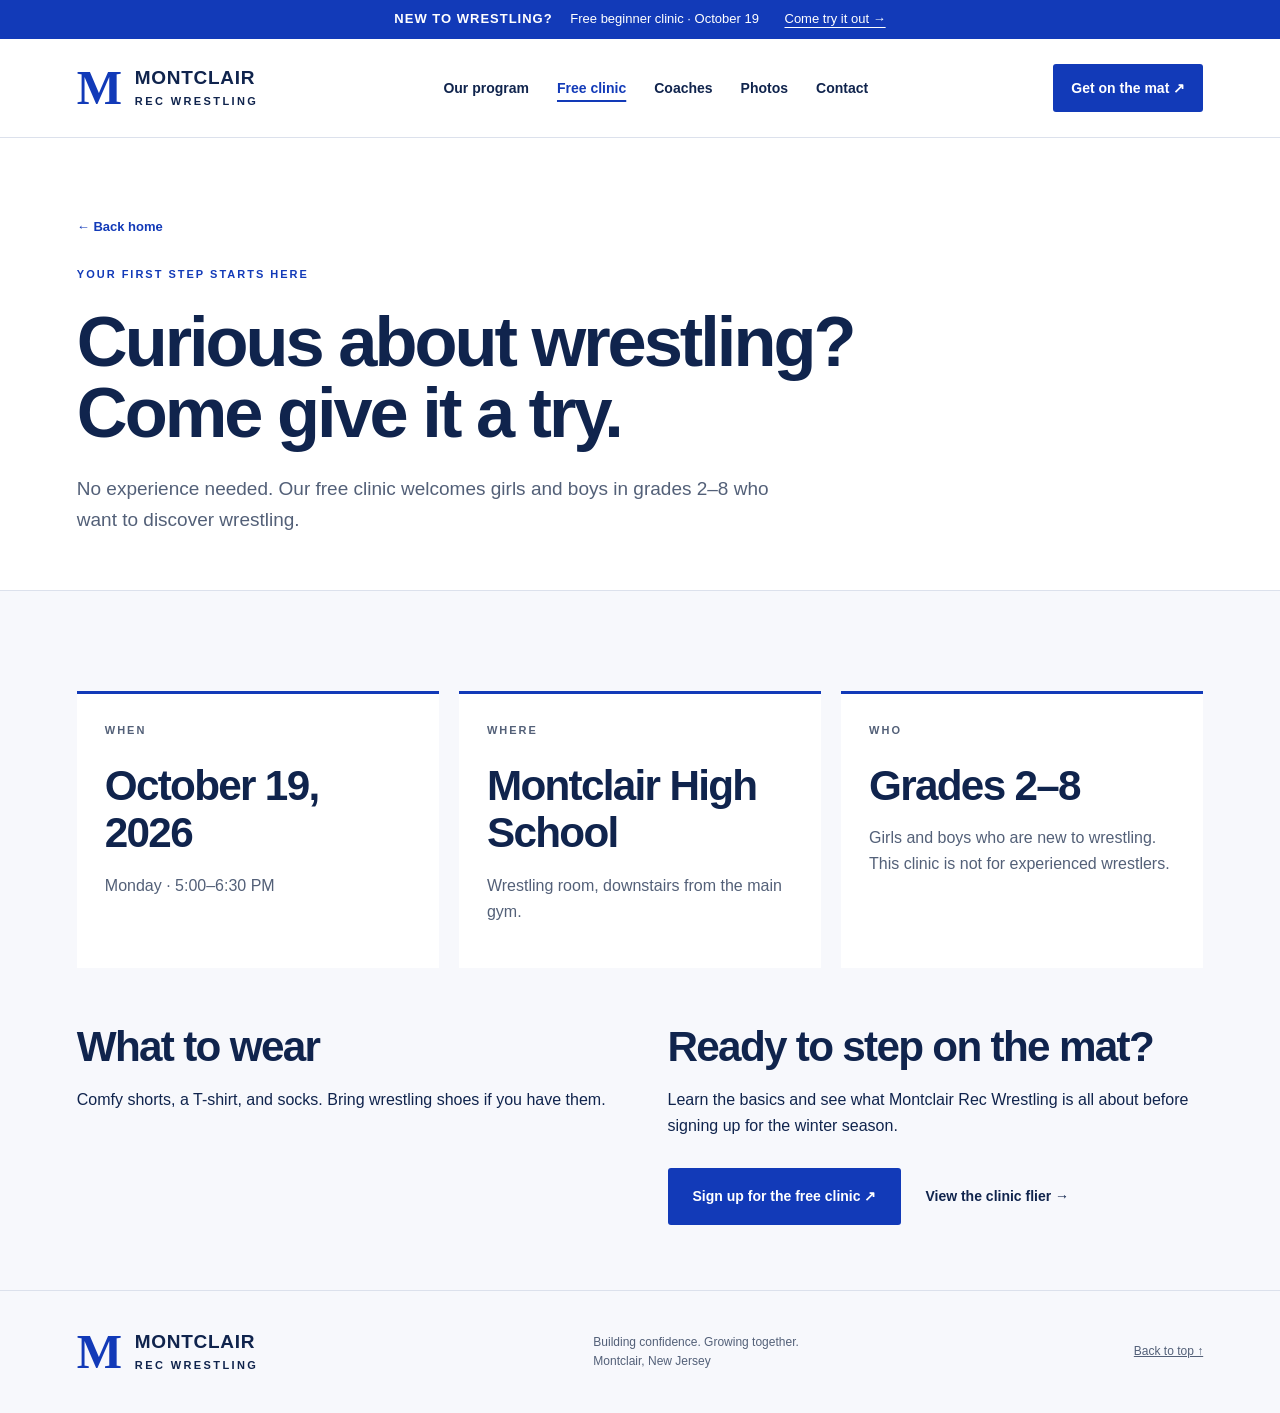
==== clinic.html @ 40a3220d "Add dedicated navigation pages" ====
<!doctype html>
<html lang="en"><head><meta charset="utf-8"><meta name="viewport" content="width=device-width,initial-scale=1"><title>Free Beginner Clinic | Montclair Rec Wrestling</title><meta name="description" content="Details and registration for the free Montclair Rec Wrestling beginner clinic on October 19, 2026."><meta name="theme-color" content="#123ab8"><link rel="icon" href="favicon.svg" type="image/svg+xml"><link rel="stylesheet" href="styles.css"><script src="script.js" defer></script></head>
<body class="page"><a class="skip" href="#main">Skip to content</a><div class="announcement"><span>NEW TO WRESTLING?</span> Free beginner clinic · October 19 <a href="clinic.html">Come try it out →</a></div>
<header><a class="brand" href="index.html" aria-label="Montclair Rec Wrestling home"><span class="mark">M</span><span>MONTCLAIR<small>REC WRESTLING</small></span></a><nav aria-label="Main navigation"><a href="program.html">Our program</a><a href="clinic.html" aria-current="page">Free clinic</a><a href="coaches.html">Coaches</a><a href="photos.html">Photos</a><a href="contact.html">Contact</a></nav><a class="button small" href="clinic.html">Get on the mat ↗</a></header>
<main id="main" class="page-main"><section class="page-hero"><a class="back-link" href="index.html">← Back home</a><p class="eyebrow">YOUR FIRST STEP STARTS HERE</p><h1>Curious about wrestling?<br>Come give it a try.</h1><p class="intro">No experience needed. Our free clinic welcomes girls and boys in grades 2–8 who want to discover wrestling.</p></section><section class="content-section"><div class="info-cards"><article class="info-card"><p class="eyebrow">WHEN</p><h2>October 19, 2026</h2><p>Monday · 5:00–6:30 PM</p></article><article class="info-card"><p class="eyebrow">WHERE</p><h2>Montclair High School</h2><p>Wrestling room, downstairs from the main gym.</p></article><article class="info-card"><p class="eyebrow">WHO</p><h2>Grades 2–8</h2><p>Girls and boys who are new to wrestling. This clinic is not for experienced wrestlers.</p></article></div><div class="two-column" style="margin-top:55px"><div><h2>What to wear</h2><p>Comfy shorts, a T-shirt, and socks. Bring wrestling shoes if you have them.</p></div><div><h2>Ready to step on the mat?</h2><p>Learn the basics and see what Montclair Rec Wrestling is all about before signing up for the winter season.</p><div class="actions"><a class="button" href="https://tools.signupgenius.com/c/montclair-rec-wrestling-clinic" target="_blank" rel="noopener noreferrer">Sign up for the free clinic ↗</a><a class="text-link" href="Clinic%20Flier.jpg" target="_blank" rel="noopener">View the clinic flier →</a></div></div></div></section></main>
<footer><a class="brand" href="index.html"><span class="mark">M</span><span>MONTCLAIR<small>REC WRESTLING</small></span></a><p>Building confidence. Growing together.<br>Montclair, New Jersey</p><a href="#main">Back to top ↑</a></footer></body></html>
---- styles.css ----
:root{--blue:#123ab8;--navy:#10244d;--paper:#f7f8fc;--muted:#536078;--line:#dce1ec}*{box-sizing:border-box}html{scroll-behavior:smooth;scroll-padding-top:30px}body{margin:0;background:#fff;color:var(--navy);font-family:Arial,Helvetica,sans-serif;line-height:1.6}a{color:inherit}img{max-width:100%;display:block}button,a,summary{-webkit-tap-highlight-color:transparent}a:focus-visible,button:focus-visible,summary:focus-visible{outline:3px solid #ecaa20;outline-offset:5px}.skip{position:fixed;top:-100px;left:16px;z-index:10;background:white;padding:12px}.skip:focus{top:10px}.announcement{background:var(--blue);color:white;text-align:center;padding:9px 20px;font-size:13px}.announcement span{font-weight:800;letter-spacing:1px;margin-right:14px}.announcement a{margin-left:22px;text-underline-offset:4px}header,footer{max-width:1440px;margin:auto;display:flex;justify-content:space-between;align-items:center;padding:25px 6%;gap:25px}.brand{display:flex;align-items:center;gap:12px;text-decoration:none;font-size:19px;font-weight:900;letter-spacing:.7px;line-height:1.1}.brand small{display:block;font-size:11px;letter-spacing:2.4px;margin-top:6px}.mark{font-family:Georgia,serif;font-size:48px;color:var(--blue);line-height:1}nav{display:flex;gap:28px;font-size:14px;font-weight:600}nav a{text-decoration:none}nav a:hover,.text-link:hover{color:var(--blue)}.button{display:inline-flex;justify-content:center;align-items:center;gap:32px;padding:16px 24px;background:var(--blue);color:white;text-decoration:none;font-size:14px;font-weight:700;border:1px solid transparent;border-radius:3px;transition:background .2s,transform .2s}.button:hover{background:#0c2b87;transform:translateY(-2px)}.button.small{padding:12px 17px}.hero{max-width:1440px;margin:auto;display:grid;grid-template-columns:1.1fr 1fr;padding:30px 6% 65px;gap:50px;align-items:center}.eyebrow{font-size:11px;font-weight:800;letter-spacing:2px;color:var(--blue);margin:0 0 22px}.hero h1{font-size:clamp(44px,4.8vw,70px);letter-spacing:-3px;line-height:1.06;margin:20px 0 25px;font-weight:900}.hero h1 em{color:var(--blue);font-style:normal}.lead{font-size:17px;line-height:1.8;color:var(--muted)}.actions{display:flex;gap:24px;align-items:center;flex-wrap:wrap;margin-top:30px}.text-link{font-size:14px;font-weight:700;text-decoration:none}.hero-note{font-size:12px;color:var(--muted);margin-top:30px;display:flex;align-items:center;gap:9px}.dot{height:7px;width:7px;border-radius:50%;background:var(--blue)}.hero-art{height:540px;position:relative;margin-left:30px;background:var(--blue)}.gym{width:100%;height:100%;object-fit:cover;filter:brightness(.78)}.image-caption{position:absolute;top:22px;left:22px;color:white;font-size:10px;letter-spacing:1.8px;font-weight:800}.inset{position:absolute;bottom:-20px;left:-45px;width:210px;background:white;padding:8px;transform:rotate(-5deg);box-shadow:0 8px 30px #10244d30}.inset img{width:100%;height:190px;object-fit:cover}.inset span{display:block;text-align:center;font-size:10px;font-weight:700;padding:10px 0 4px}.vertical{position:absolute;bottom:20px;right:18px;color:white;writing-mode:vertical-rl;font-size:10px;letter-spacing:2px}.values-strip{display:flex;justify-content:space-around;align-items:center;gap:18px;background:var(--navy);color:#fff;padding:23px 5%;font-size:12px;font-weight:800;letter-spacing:1.5px}.values-strip i{color:#8fa7ff;font-style:normal}.section{padding:80px 6%;max-width:1440px;margin:auto}h2{font-size:clamp(32px,3.3vw,46px);letter-spacing:-1.7px;line-height:1.13;margin:0 0 24px}h3{font-size:21px;letter-spacing:-.5px;line-height:1.3}.about{display:grid;grid-template-columns:1fr 1fr;gap:70px;padding-bottom:35px}.about p:not(.eyebrow){color:var(--muted)}.large-copy{font-size:21px;line-height:1.6;margin-top:0}.benefits{display:grid;grid-template-columns:repeat(3,1fr);gap:30px;padding-top:20px}.benefits article{border-top:2px solid var(--blue);padding:24px 20px 0 0}.number{color:var(--blue);font-weight:800;font-size:12px}.benefits p{color:var(--muted);font-size:15px}.clinic{background:var(--blue);color:white;display:grid;grid-template-columns:1.7fr 1fr;gap:65px;max-width:none;padding-left:max(6%,calc((100vw - 1268px)/2));padding-right:max(6%,calc((100vw - 1268px)/2))}.clinic .eyebrow{color:#c4d3ff}.pill{display:inline-block;font-size:10px;letter-spacing:1.3px;font-weight:800;padding:5px 10px;border:1px solid #7791e7;margin:0 0 20px}.clinic h2{font-size:42px}.clinic-main>p:not(.eyebrow){max-width:590px;color:#e3eaff}.event-details{display:grid;grid-template-columns:1fr 1fr;gap:23px;margin-top:30px}dt{font-size:10px;letter-spacing:1.5px;color:#c4d3ff;font-weight:800}dd{margin:7px 0 0;font-size:15px}.white{background:white;color:var(--blue)}.white:hover{background:#e5ebff}.flyer-link{font-size:13px;text-underline-offset:5px}.date-card{border:1px solid #6c87df;align-self:center;padding:30px;text-align:center;background:#ffffff08}.date-card>span{font-size:11px;font-weight:800;letter-spacing:2px}.date-card strong{font-size:100px;line-height:.95;letter-spacing:-5px;display:block;margin:25px 0}.date-card>div{font-size:11px;font-weight:800;letter-spacing:1px;border-top:1px solid #6c87df;border-bottom:1px solid #6c87df;padding:15px 0}.date-card p{font-size:14px;color:#e3eaff}.date-card .card-bottom{font-size:9px}.section-heading{display:flex;justify-content:space-between;gap:30px;align-items:end;margin-bottom:20px}.section-heading p:not(.eyebrow){color:var(--muted);font-size:14px}.gallery{display:grid;grid-template-columns:repeat(4,1fr);gap:15px}.photo{position:relative;overflow:hidden;background:var(--paper);aspect-ratio:1/1}.photo img{width:100%;height:100%;object-fit:cover;transition:transform .3s}.photo:hover img{transform:scale(1.04)}.photo span{position:absolute;bottom:0;left:0;right:0;background:linear-gradient(transparent,#10244dbb);padding:32px 14px 12px;color:white;font-size:11px;font-weight:700}.faq{background:var(--paper);display:grid;grid-template-columns:1fr 1fr;gap:60px}.faq h2{font-size:36px}details{border-bottom:1px solid var(--line);padding:18px 0}details:first-child{padding-top:0}summary{font-weight:700;font-size:15px;cursor:pointer}details p,details a{font-size:14px;color:var(--muted)}.contact{text-align:center;padding-top:90px;padding-bottom:90px}.contact h2{font-size:52px}.contact p:not(.eyebrow){color:var(--muted)}.contact .button{margin-top:12px}.email{display:block;margin-top:20px;font-size:13px;text-underline-offset:4px;overflow-wrap:anywhere}footer{border-top:1px solid var(--line);padding-top:30px;padding-bottom:30px}footer p,footer>a:last-child{font-size:12px;color:var(--muted)}dialog{padding:40px 18px 18px;border:0;border-radius:5px;max-width:90vw;max-height:92vh;background:var(--navy);color:white}dialog::backdrop{background:#081124dd}dialog img{max-height:72vh;width:auto;margin:auto;object-fit:contain}dialog p{font-size:13px;margin:14px 0 0;max-width:600px}.close{position:absolute;right:8px;top:2px;color:white;background:none;border:0;font-size:30px;cursor:pointer;width:36px;height:36px}@media(min-width:1500px){.clinic{padding-left:calc((100vw - 1268px)/2);padding-right:calc((100vw - 1268px)/2)}}@media(max-width:1000px){nav{gap:16px}header>.button{display:none}.hero{gap:20px}.hero h1{font-size:50px}.hero-art{height:490px}.inset{width:160px;left:-20px}.inset img{height:145px}.clinic{gap:30px}.clinic h2{font-size:36px}.date-card{padding:22px}.values-strip span:last-child,.values-strip i:last-of-type{display:none}}@media(max-width:650px){.announcement{font-size:11px;padding:9px 10px}.announcement span{display:none}.announcement a{margin-left:8px}header{padding:22px 6%;flex-wrap:wrap;gap:20px}.brand{font-size:17px}.mark{font-size:42px}nav{justify-content:space-between;width:100%;font-size:12px;gap:10px;border-top:1px solid var(--line);padding-top:14px}.hero{grid-template-columns:1fr;padding-top:15px;gap:30px;padding-bottom:55px}.hero h1{font-size:50px;letter-spacing:-2.4px}.eyebrow{font-size:9px;letter-spacing:1.5px}.lead{font-size:15px}.hero-art{height:360px;margin-left:20px;margin-right:0}.inset{width:160px}.gym{object-position:center 57%}.hero-note{font-size:11px}.actions{gap:18px}.button{padding:14px 18px;font-size:13px}.text-link{font-size:12px}.values-strip{font-size:9px;letter-spacing:1px;padding:18px 5%;gap:10px}.section{padding:55px 6%}.about,.faq{grid-template-columns:1fr;gap:12px}.large-copy{font-size:18px}.benefits{grid-template-columns:1fr;padding-top:0;gap:15px}.benefits article{padding-top:18px}.benefits h3{margin:10px 0}.benefits p{margin-top:10px}.clinic{grid-template-columns:1fr;gap:30px}.clinic h2{font-size:34px}.clinic-main>p{font-size:15px}.event-details{gap:22px 18px}dd{font-size:13px}.date-card{display:none}.section-heading{display:block}.gallery{grid-template-columns:repeat(2,1fr);gap:10px}.section-heading h2{margin-bottom:12px}.photo span{font-size:10px}.faq h2{font-size:32px}.contact h2{font-size:43px}footer{flex-wrap:wrap}footer p{max-width:180px}footer>a:last-child{width:100%}}@media(prefers-reduced-motion:reduce){html{scroll-behavior:auto}*{transition:none!important}}

/* Interior pages */
body.page{background:var(--paper)}
.page header{background:#fff;border-bottom:1px solid var(--line)}
.page nav a[aria-current="page"]{color:var(--blue);text-decoration:underline;text-decoration-thickness:2px;text-underline-offset:7px}
.page-main{max-width:1440px;margin:auto}
.page-hero{padding:75px 6% 55px;background:#fff;border-bottom:1px solid var(--line)}
.page-hero h1{font-size:clamp(44px,5.5vw,76px);line-height:1.02;letter-spacing:-3px;margin:0;max-width:850px}
.page-hero .intro{font-size:19px;color:var(--muted);max-width:720px;margin:25px 0 0}
.content-section{padding:65px 6%}
.content-section h2{margin-bottom:15px}
.two-column{display:grid;grid-template-columns:1fr 1fr;gap:55px}
.info-cards{display:grid;grid-template-columns:repeat(3,1fr);gap:20px;margin-top:35px}
.info-card{background:#fff;border-top:3px solid var(--blue);padding:28px}
.info-card h2,.info-card h3{margin-top:0}
.info-card p{color:var(--muted)}
.coach-list{display:grid;grid-template-columns:repeat(2,1fr);gap:16px;margin-top:34px}
.coach-card{background:#fff;border:1px solid var(--line);padding:25px 28px}
.coach-card h2{font-size:23px;margin:0 0 8px;letter-spacing:-.5px}
.coach-card a{color:var(--blue);font-size:14px;overflow-wrap:anywhere}
.page-gallery{display:grid;grid-template-columns:repeat(3,1fr);gap:16px}
.page-gallery a{background:#fff;text-decoration:none}
.page-gallery img{width:100%;height:280px;object-fit:cover}
.page-gallery span{display:block;padding:13px 15px;font-size:12px;font-weight:700}
.contact-panel{background:var(--blue);color:#fff;padding:45px;max-width:850px}
.contact-panel .eyebrow{color:#c4d3ff}.contact-panel a:not(.button){color:#fff}
.back-link{display:inline-block;margin-bottom:28px;font-size:13px;font-weight:700;text-decoration:none;color:var(--blue)}
@media(max-width:800px){.info-cards{grid-template-columns:1fr}.page-gallery{grid-template-columns:repeat(2,1fr)}.two-column,.coach-list{grid-template-columns:1fr}.page-hero{padding-top:50px}.page-gallery img{height:220px}}
@media(max-width:500px){.page-gallery{grid-template-columns:1fr}.page-gallery img{height:280px}.contact-panel{padding:30px 22px}}
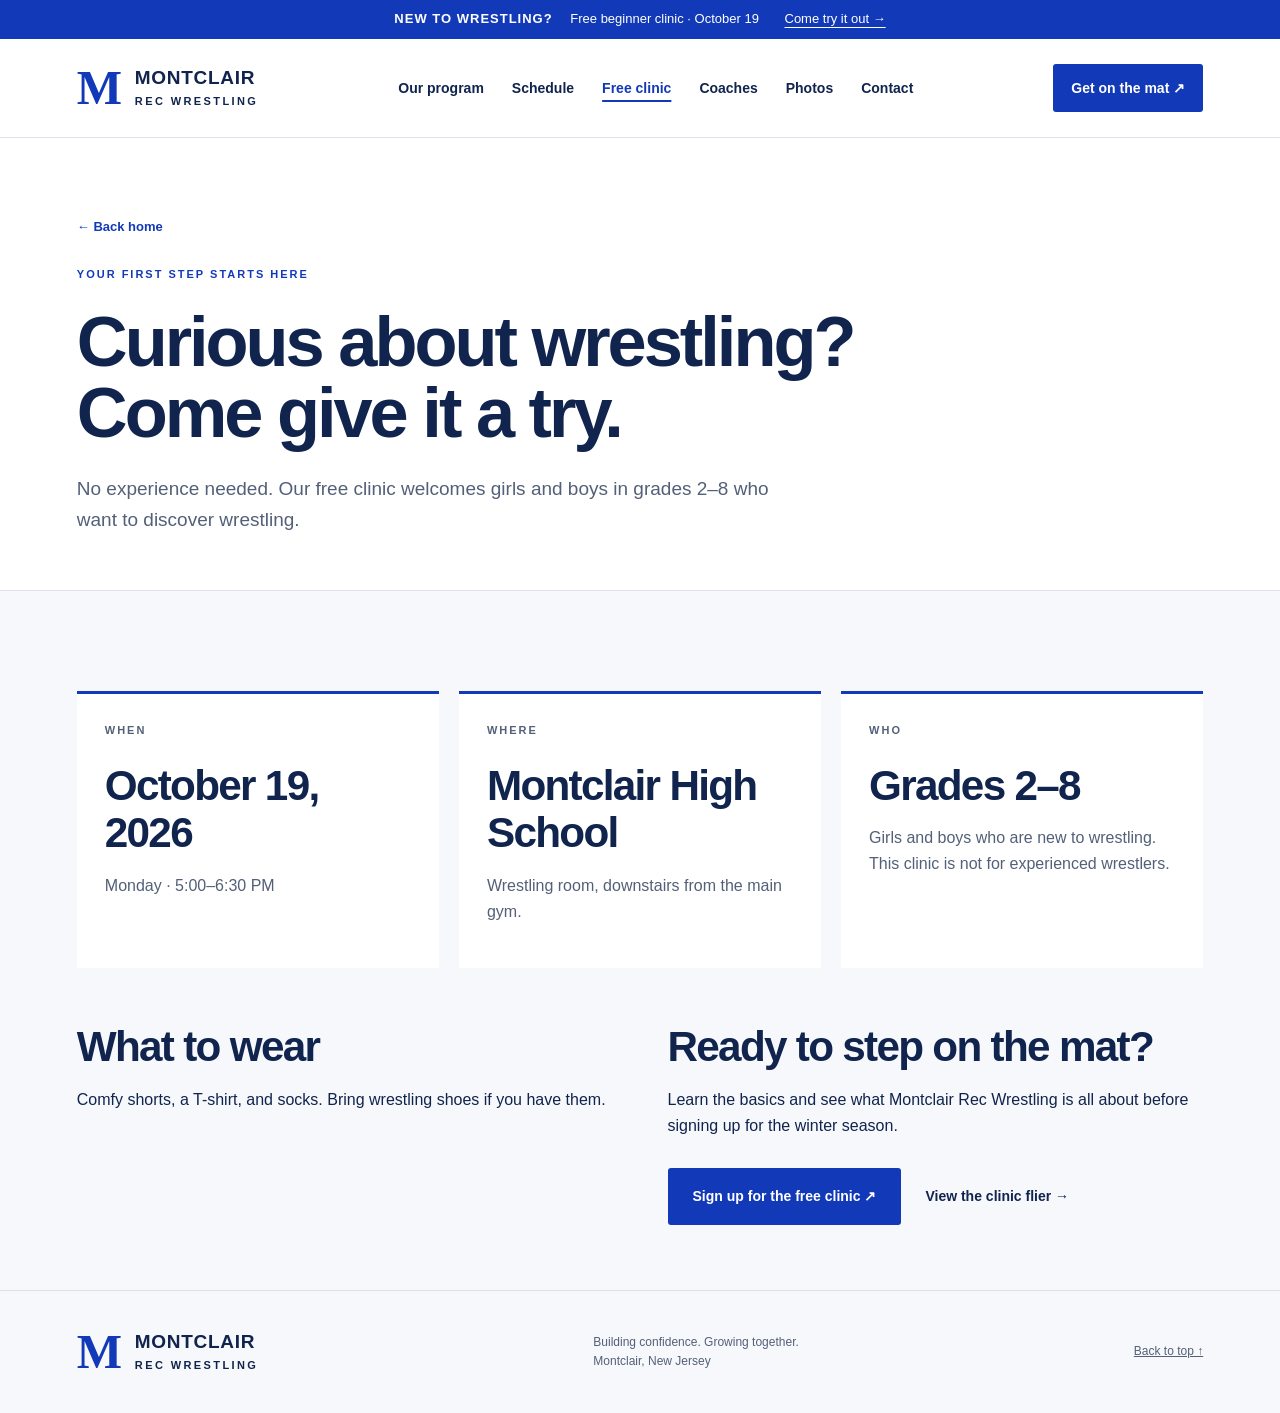
==== commit 6bb9f527: "Add practice schedule page" ====
--- a/clinic.html
+++ b/clinic.html
@@ -1,6 +1,6 @@
 <!doctype html>
 <html lang="en"><head><meta charset="utf-8"><meta name="viewport" content="width=device-width,initial-scale=1"><title>Free Beginner Clinic | Montclair Rec Wrestling</title><meta name="description" content="Details and registration for the free Montclair Rec Wrestling beginner clinic on October 19, 2026."><meta name="theme-color" content="#123ab8"><link rel="icon" href="favicon.svg" type="image/svg+xml"><link rel="stylesheet" href="styles.css"><script src="script.js" defer></script></head>
 <body class="page"><a class="skip" href="#main">Skip to content</a><div class="announcement"><span>NEW TO WRESTLING?</span> Free beginner clinic · October 19 <a href="clinic.html">Come try it out →</a></div>
-<header><a class="brand" href="index.html" aria-label="Montclair Rec Wrestling home"><span class="mark">M</span><span>MONTCLAIR<small>REC WRESTLING</small></span></a><nav aria-label="Main navigation"><a href="program.html">Our program</a><a href="clinic.html" aria-current="page">Free clinic</a><a href="coaches.html">Coaches</a><a href="photos.html">Photos</a><a href="contact.html">Contact</a></nav><a class="button small" href="clinic.html">Get on the mat ↗</a></header>
+<header><a class="brand" href="index.html" aria-label="Montclair Rec Wrestling home"><span class="mark">M</span><span>MONTCLAIR<small>REC WRESTLING</small></span></a><nav aria-label="Main navigation"><a href="program.html">Our program</a><a href="schedule.html">Schedule</a><a href="clinic.html" aria-current="page">Free clinic</a><a href="coaches.html">Coaches</a><a href="photos.html">Photos</a><a href="contact.html">Contact</a></nav><a class="button small" href="clinic.html">Get on the mat ↗</a></header>
 <main id="main" class="page-main"><section class="page-hero"><a class="back-link" href="index.html">← Back home</a><p class="eyebrow">YOUR FIRST STEP STARTS HERE</p><h1>Curious about wrestling?<br>Come give it a try.</h1><p class="intro">No experience needed. Our free clinic welcomes girls and boys in grades 2–8 who want to discover wrestling.</p></section><section class="content-section"><div class="info-cards"><article class="info-card"><p class="eyebrow">WHEN</p><h2>October 19, 2026</h2><p>Monday · 5:00–6:30 PM</p></article><article class="info-card"><p class="eyebrow">WHERE</p><h2>Montclair High School</h2><p>Wrestling room, downstairs from the main gym.</p></article><article class="info-card"><p class="eyebrow">WHO</p><h2>Grades 2–8</h2><p>Girls and boys who are new to wrestling. This clinic is not for experienced wrestlers.</p></article></div><div class="two-column" style="margin-top:55px"><div><h2>What to wear</h2><p>Comfy shorts, a T-shirt, and socks. Bring wrestling shoes if you have them.</p></div><div><h2>Ready to step on the mat?</h2><p>Learn the basics and see what Montclair Rec Wrestling is all about before signing up for the winter season.</p><div class="actions"><a class="button" href="https://tools.signupgenius.com/c/montclair-rec-wrestling-clinic" target="_blank" rel="noopener noreferrer">Sign up for the free clinic ↗</a><a class="text-link" href="Clinic%20Flier.jpg" target="_blank" rel="noopener">View the clinic flier →</a></div></div></div></section></main>
-<footer><a class="brand" href="index.html"><span class="mark">M</span><span>MONTCLAIR<small>REC WRESTLING</small></span></a><p>Building confidence. Growing together.<br>Montclair, New Jersey</p><a href="#main">Back to top ↑</a></footer></body></html>+<footer><a class="brand" href="index.html"><span class="mark">M</span><span>MONTCLAIR<small>REC WRESTLING</small></span></a><p>Building confidence. Growing together.<br>Montclair, New Jersey</p><a href="#main">Back to top ↑</a></footer></body></html>
--- a/styles.css
+++ b/styles.css
@@ -12,6 +12,7 @@
 .content-section h2{margin-bottom:15px}
 .two-column{display:grid;grid-template-columns:1fr 1fr;gap:55px}
 .info-cards{display:grid;grid-template-columns:repeat(3,1fr);gap:20px;margin-top:35px}
+.schedule-cards{grid-template-columns:repeat(2,minmax(0,1fr));max-width:900px;margin-top:0}
 .info-card{background:#fff;border-top:3px solid var(--blue);padding:28px}
 .info-card h2,.info-card h3{margin-top:0}
 .info-card p{color:var(--muted)}
@@ -26,5 +27,5 @@
 .contact-panel{background:var(--blue);color:#fff;padding:45px;max-width:850px}
 .contact-panel .eyebrow{color:#c4d3ff}.contact-panel a:not(.button){color:#fff}
 .back-link{display:inline-block;margin-bottom:28px;font-size:13px;font-weight:700;text-decoration:none;color:var(--blue)}
-@media(max-width:800px){.info-cards{grid-template-columns:1fr}.page-gallery{grid-template-columns:repeat(2,1fr)}.two-column,.coach-list{grid-template-columns:1fr}.page-hero{padding-top:50px}.page-gallery img{height:220px}}
+@media(max-width:800px){.info-cards,.schedule-cards{grid-template-columns:1fr}.page-gallery{grid-template-columns:repeat(2,1fr)}.two-column,.coach-list{grid-template-columns:1fr}.page-hero{padding-top:50px}.page-gallery img{height:220px}}
 @media(max-width:500px){.page-gallery{grid-template-columns:1fr}.page-gallery img{height:280px}.contact-panel{padding:30px 22px}}
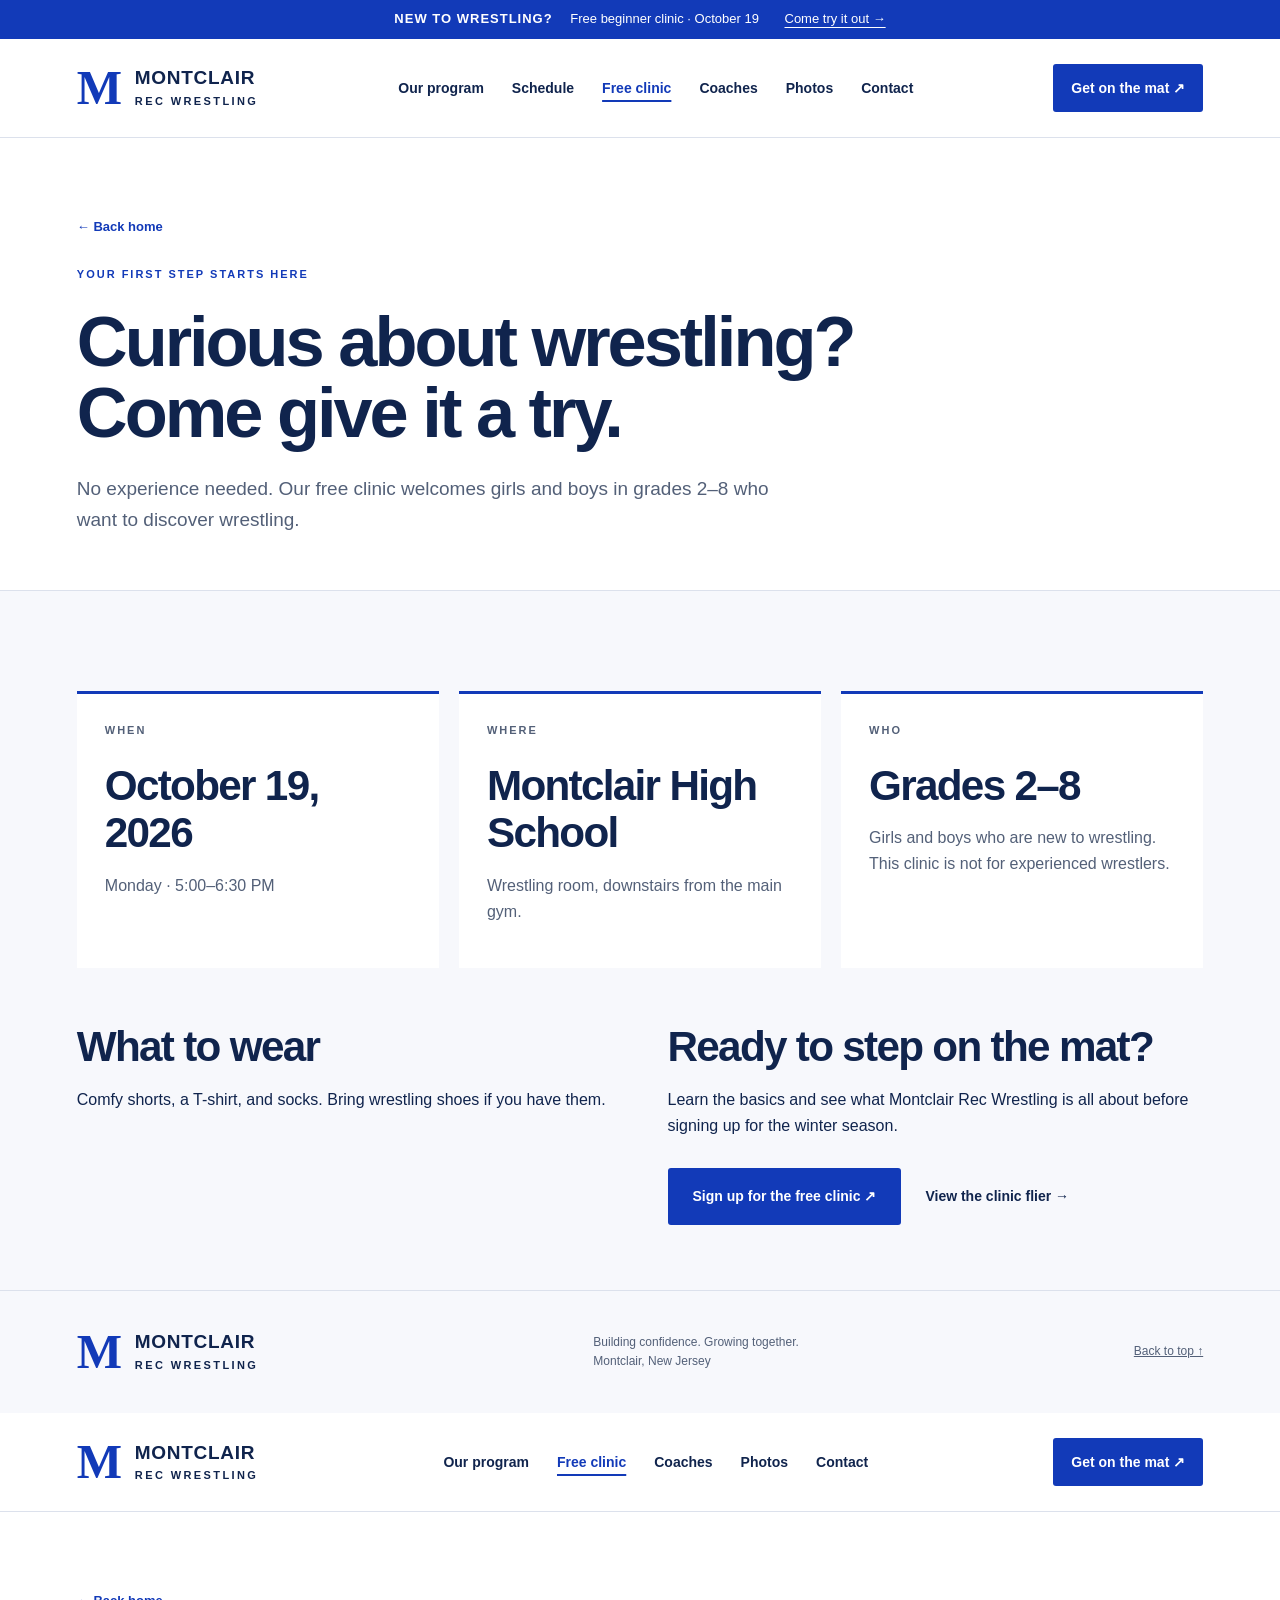
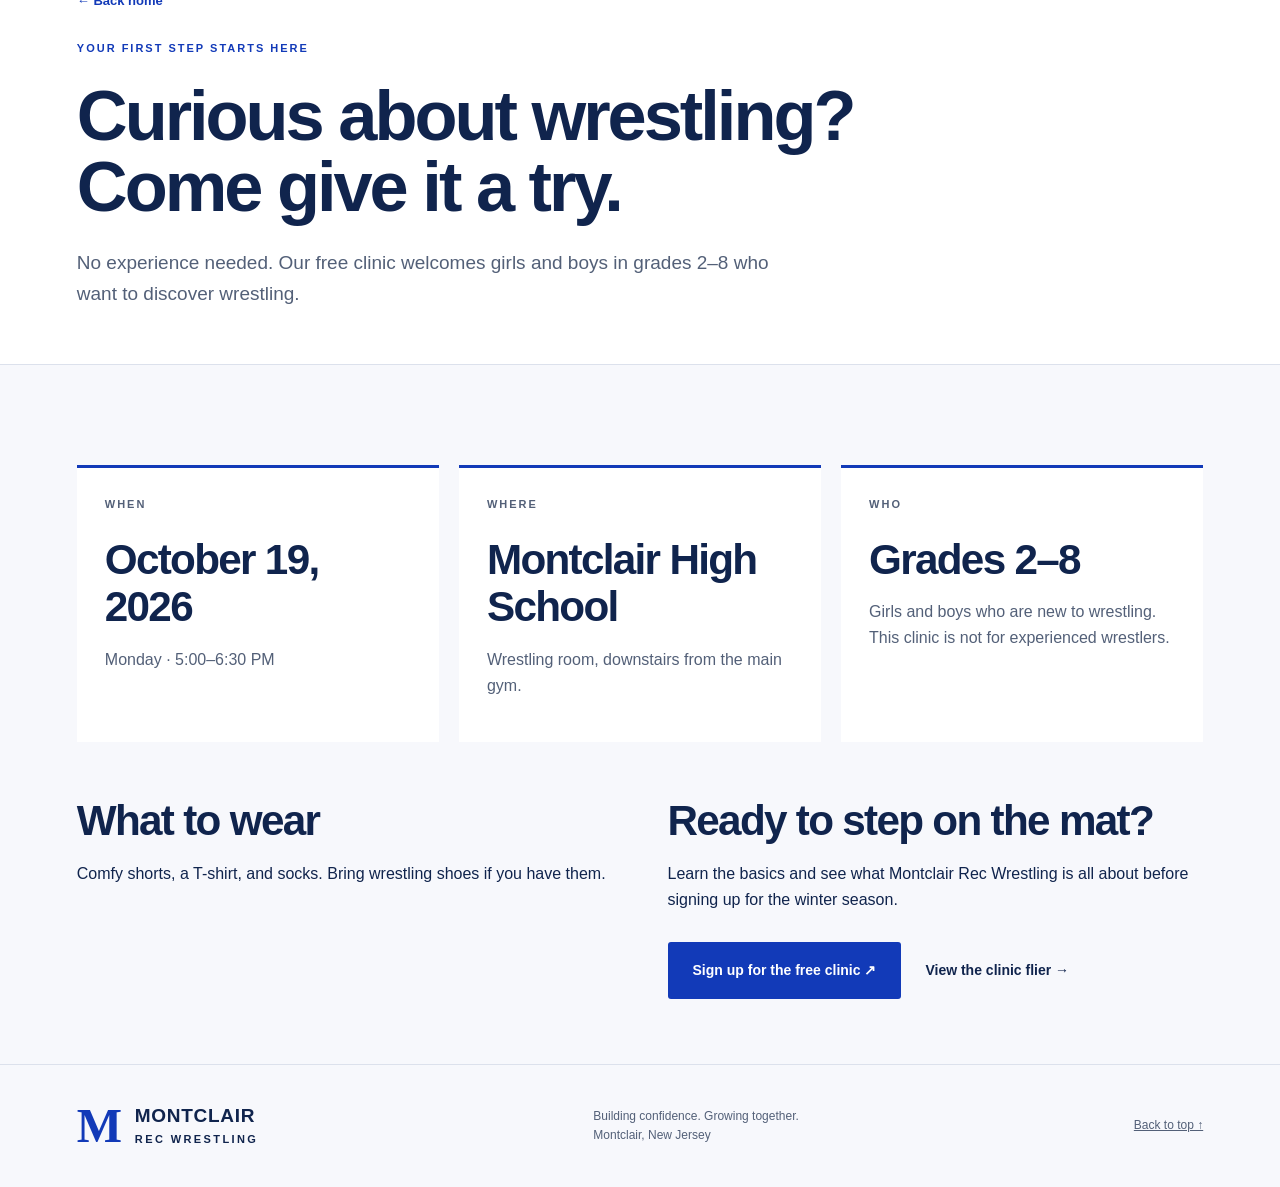
==== commit f16bc713: "Merge branch 'main' into codex/create-new-pages-for-menu-links-and-update-coaches-fk4f1x" ====
--- a/clinic.html
+++ b/clinic.html
@@ -4,3 +4,6 @@
 <header><a class="brand" href="index.html" aria-label="Montclair Rec Wrestling home"><span class="mark">M</span><span>MONTCLAIR<small>REC WRESTLING</small></span></a><nav aria-label="Main navigation"><a href="program.html">Our program</a><a href="schedule.html">Schedule</a><a href="clinic.html" aria-current="page">Free clinic</a><a href="coaches.html">Coaches</a><a href="photos.html">Photos</a><a href="contact.html">Contact</a></nav><a class="button small" href="clinic.html">Get on the mat ↗</a></header>
 <main id="main" class="page-main"><section class="page-hero"><a class="back-link" href="index.html">← Back home</a><p class="eyebrow">YOUR FIRST STEP STARTS HERE</p><h1>Curious about wrestling?<br>Come give it a try.</h1><p class="intro">No experience needed. Our free clinic welcomes girls and boys in grades 2–8 who want to discover wrestling.</p></section><section class="content-section"><div class="info-cards"><article class="info-card"><p class="eyebrow">WHEN</p><h2>October 19, 2026</h2><p>Monday · 5:00–6:30 PM</p></article><article class="info-card"><p class="eyebrow">WHERE</p><h2>Montclair High School</h2><p>Wrestling room, downstairs from the main gym.</p></article><article class="info-card"><p class="eyebrow">WHO</p><h2>Grades 2–8</h2><p>Girls and boys who are new to wrestling. This clinic is not for experienced wrestlers.</p></article></div><div class="two-column" style="margin-top:55px"><div><h2>What to wear</h2><p>Comfy shorts, a T-shirt, and socks. Bring wrestling shoes if you have them.</p></div><div><h2>Ready to step on the mat?</h2><p>Learn the basics and see what Montclair Rec Wrestling is all about before signing up for the winter season.</p><div class="actions"><a class="button" href="https://tools.signupgenius.com/c/montclair-rec-wrestling-clinic" target="_blank" rel="noopener noreferrer">Sign up for the free clinic ↗</a><a class="text-link" href="Clinic%20Flier.jpg" target="_blank" rel="noopener">View the clinic flier →</a></div></div></div></section></main>
 <footer><a class="brand" href="index.html"><span class="mark">M</span><span>MONTCLAIR<small>REC WRESTLING</small></span></a><p>Building confidence. Growing together.<br>Montclair, New Jersey</p><a href="#main">Back to top ↑</a></footer></body></html>
+<header><a class="brand" href="index.html" aria-label="Montclair Rec Wrestling home"><span class="mark">M</span><span>MONTCLAIR<small>REC WRESTLING</small></span></a><nav aria-label="Main navigation"><a href="program.html">Our program</a><a href="clinic.html" aria-current="page">Free clinic</a><a href="coaches.html">Coaches</a><a href="photos.html">Photos</a><a href="contact.html">Contact</a></nav><a class="button small" href="clinic.html">Get on the mat ↗</a></header>
+<main id="main" class="page-main"><section class="page-hero"><a class="back-link" href="index.html">← Back home</a><p class="eyebrow">YOUR FIRST STEP STARTS HERE</p><h1>Curious about wrestling?<br>Come give it a try.</h1><p class="intro">No experience needed. Our free clinic welcomes girls and boys in grades 2–8 who want to discover wrestling.</p></section><section class="content-section"><div class="info-cards"><article class="info-card"><p class="eyebrow">WHEN</p><h2>October 19, 2026</h2><p>Monday · 5:00–6:30 PM</p></article><article class="info-card"><p class="eyebrow">WHERE</p><h2>Montclair High School</h2><p>Wrestling room, downstairs from the main gym.</p></article><article class="info-card"><p class="eyebrow">WHO</p><h2>Grades 2–8</h2><p>Girls and boys who are new to wrestling. This clinic is not for experienced wrestlers.</p></article></div><div class="two-column" style="margin-top:55px"><div><h2>What to wear</h2><p>Comfy shorts, a T-shirt, and socks. Bring wrestling shoes if you have them.</p></div><div><h2>Ready to step on the mat?</h2><p>Learn the basics and see what Montclair Rec Wrestling is all about before signing up for the winter season.</p><div class="actions"><a class="button" href="https://tools.signupgenius.com/c/montclair-rec-wrestling-clinic" target="_blank" rel="noopener noreferrer">Sign up for the free clinic ↗</a><a class="text-link" href="Clinic%20Flier.jpg" target="_blank" rel="noopener">View the clinic flier →</a></div></div></div></section></main>
+<footer><a class="brand" href="index.html"><span class="mark">M</span><span>MONTCLAIR<small>REC WRESTLING</small></span></a><p>Building confidence. Growing together.<br>Montclair, New Jersey</p><a href="#main">Back to top ↑</a></footer></body></html>
--- a/styles.css
+++ b/styles.css
@@ -12,7 +12,6 @@
 .content-section h2{margin-bottom:15px}
 .two-column{display:grid;grid-template-columns:1fr 1fr;gap:55px}
 .info-cards{display:grid;grid-template-columns:repeat(3,1fr);gap:20px;margin-top:35px}
-.schedule-cards{grid-template-columns:repeat(2,minmax(0,1fr));max-width:900px;margin-top:0}
 .info-card{background:#fff;border-top:3px solid var(--blue);padding:28px}
 .info-card h2,.info-card h3{margin-top:0}
 .info-card p{color:var(--muted)}
@@ -27,5 +26,5 @@
 .contact-panel{background:var(--blue);color:#fff;padding:45px;max-width:850px}
 .contact-panel .eyebrow{color:#c4d3ff}.contact-panel a:not(.button){color:#fff}
 .back-link{display:inline-block;margin-bottom:28px;font-size:13px;font-weight:700;text-decoration:none;color:var(--blue)}
-@media(max-width:800px){.info-cards,.schedule-cards{grid-template-columns:1fr}.page-gallery{grid-template-columns:repeat(2,1fr)}.two-column,.coach-list{grid-template-columns:1fr}.page-hero{padding-top:50px}.page-gallery img{height:220px}}
+@media(max-width:800px){.info-cards{grid-template-columns:1fr}.page-gallery{grid-template-columns:repeat(2,1fr)}.two-column,.coach-list{grid-template-columns:1fr}.page-hero{padding-top:50px}.page-gallery img{height:220px}}
 @media(max-width:500px){.page-gallery{grid-template-columns:1fr}.page-gallery img{height:280px}.contact-panel{padding:30px 22px}}
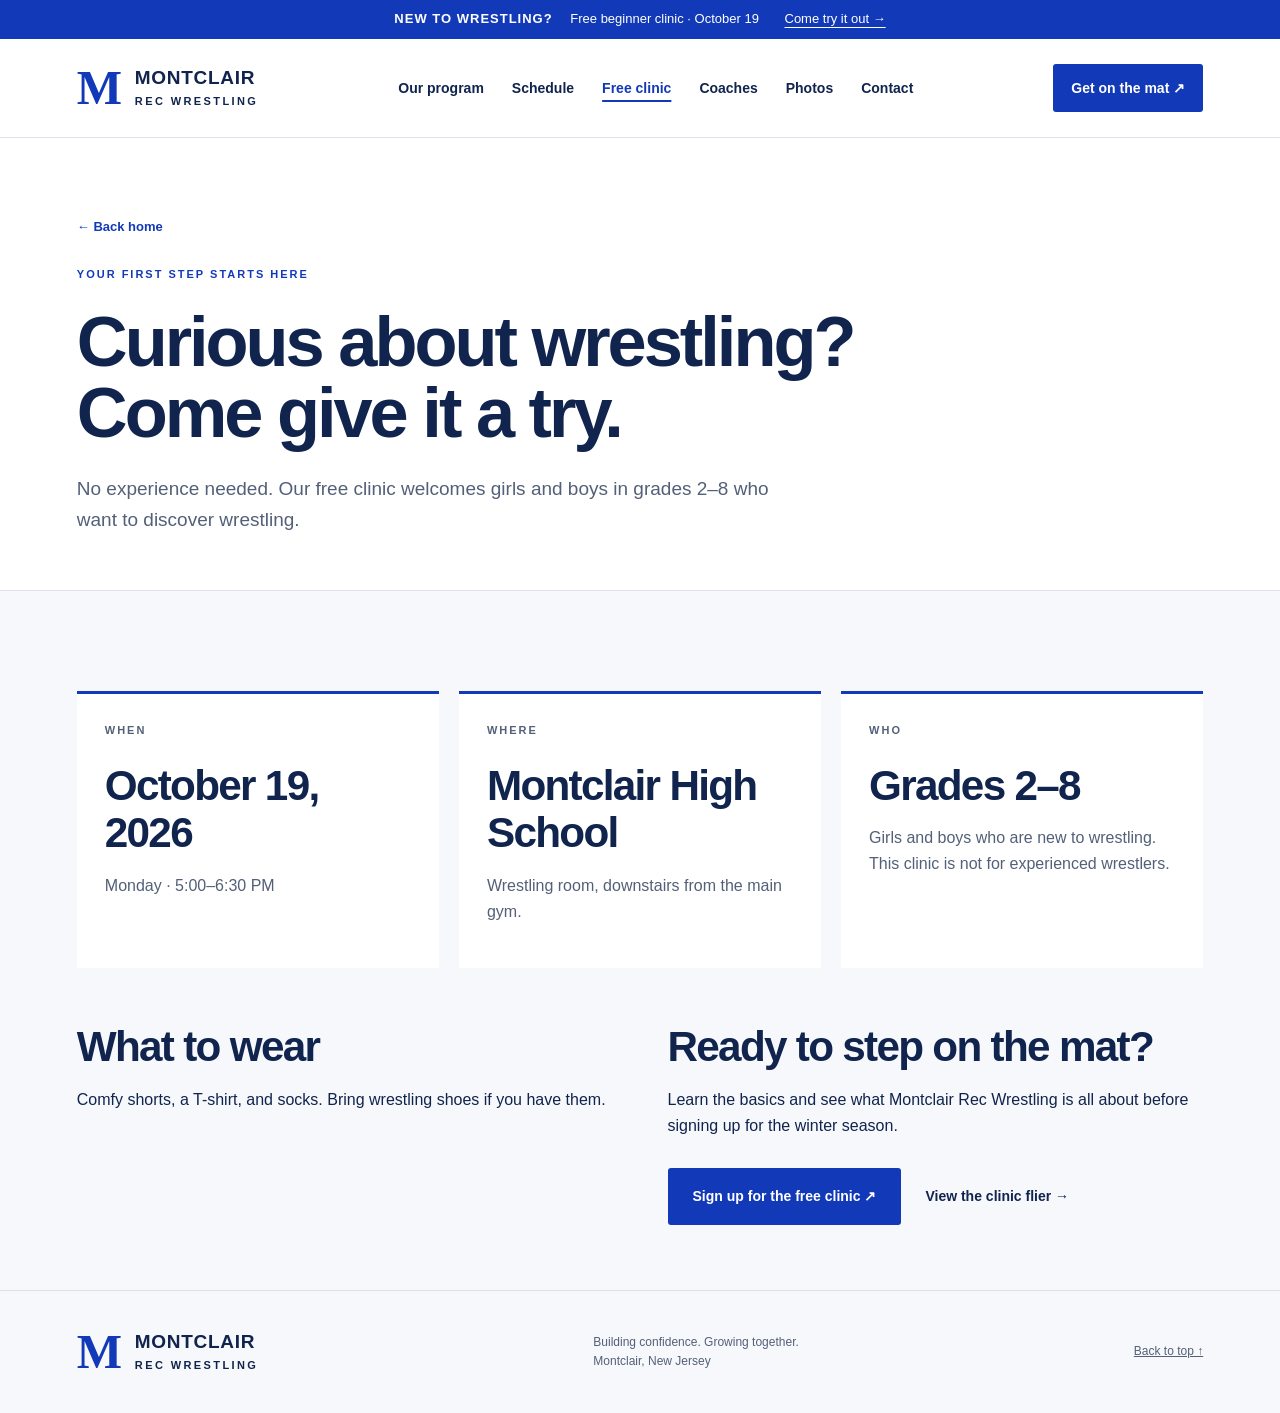
==== commit 927f5d2c: "Add practice days to schedule page" ====
--- a/clinic.html
+++ b/clinic.html
@@ -4,6 +4,3 @@
 <header><a class="brand" href="index.html" aria-label="Montclair Rec Wrestling home"><span class="mark">M</span><span>MONTCLAIR<small>REC WRESTLING</small></span></a><nav aria-label="Main navigation"><a href="program.html">Our program</a><a href="schedule.html">Schedule</a><a href="clinic.html" aria-current="page">Free clinic</a><a href="coaches.html">Coaches</a><a href="photos.html">Photos</a><a href="contact.html">Contact</a></nav><a class="button small" href="clinic.html">Get on the mat ↗</a></header>
 <main id="main" class="page-main"><section class="page-hero"><a class="back-link" href="index.html">← Back home</a><p class="eyebrow">YOUR FIRST STEP STARTS HERE</p><h1>Curious about wrestling?<br>Come give it a try.</h1><p class="intro">No experience needed. Our free clinic welcomes girls and boys in grades 2–8 who want to discover wrestling.</p></section><section class="content-section"><div class="info-cards"><article class="info-card"><p class="eyebrow">WHEN</p><h2>October 19, 2026</h2><p>Monday · 5:00–6:30 PM</p></article><article class="info-card"><p class="eyebrow">WHERE</p><h2>Montclair High School</h2><p>Wrestling room, downstairs from the main gym.</p></article><article class="info-card"><p class="eyebrow">WHO</p><h2>Grades 2–8</h2><p>Girls and boys who are new to wrestling. This clinic is not for experienced wrestlers.</p></article></div><div class="two-column" style="margin-top:55px"><div><h2>What to wear</h2><p>Comfy shorts, a T-shirt, and socks. Bring wrestling shoes if you have them.</p></div><div><h2>Ready to step on the mat?</h2><p>Learn the basics and see what Montclair Rec Wrestling is all about before signing up for the winter season.</p><div class="actions"><a class="button" href="https://tools.signupgenius.com/c/montclair-rec-wrestling-clinic" target="_blank" rel="noopener noreferrer">Sign up for the free clinic ↗</a><a class="text-link" href="Clinic%20Flier.jpg" target="_blank" rel="noopener">View the clinic flier →</a></div></div></div></section></main>
 <footer><a class="brand" href="index.html"><span class="mark">M</span><span>MONTCLAIR<small>REC WRESTLING</small></span></a><p>Building confidence. Growing together.<br>Montclair, New Jersey</p><a href="#main">Back to top ↑</a></footer></body></html>
-<header><a class="brand" href="index.html" aria-label="Montclair Rec Wrestling home"><span class="mark">M</span><span>MONTCLAIR<small>REC WRESTLING</small></span></a><nav aria-label="Main navigation"><a href="program.html">Our program</a><a href="clinic.html" aria-current="page">Free clinic</a><a href="coaches.html">Coaches</a><a href="photos.html">Photos</a><a href="contact.html">Contact</a></nav><a class="button small" href="clinic.html">Get on the mat ↗</a></header>
-<main id="main" class="page-main"><section class="page-hero"><a class="back-link" href="index.html">← Back home</a><p class="eyebrow">YOUR FIRST STEP STARTS HERE</p><h1>Curious about wrestling?<br>Come give it a try.</h1><p class="intro">No experience needed. Our free clinic welcomes girls and boys in grades 2–8 who want to discover wrestling.</p></section><section class="content-section"><div class="info-cards"><article class="info-card"><p class="eyebrow">WHEN</p><h2>October 19, 2026</h2><p>Monday · 5:00–6:30 PM</p></article><article class="info-card"><p class="eyebrow">WHERE</p><h2>Montclair High School</h2><p>Wrestling room, downstairs from the main gym.</p></article><article class="info-card"><p class="eyebrow">WHO</p><h2>Grades 2–8</h2><p>Girls and boys who are new to wrestling. This clinic is not for experienced wrestlers.</p></article></div><div class="two-column" style="margin-top:55px"><div><h2>What to wear</h2><p>Comfy shorts, a T-shirt, and socks. Bring wrestling shoes if you have them.</p></div><div><h2>Ready to step on the mat?</h2><p>Learn the basics and see what Montclair Rec Wrestling is all about before signing up for the winter season.</p><div class="actions"><a class="button" href="https://tools.signupgenius.com/c/montclair-rec-wrestling-clinic" target="_blank" rel="noopener noreferrer">Sign up for the free clinic ↗</a><a class="text-link" href="Clinic%20Flier.jpg" target="_blank" rel="noopener">View the clinic flier →</a></div></div></div></section></main>
-<footer><a class="brand" href="index.html"><span class="mark">M</span><span>MONTCLAIR<small>REC WRESTLING</small></span></a><p>Building confidence. Growing together.<br>Montclair, New Jersey</p><a href="#main">Back to top ↑</a></footer></body></html>
--- a/styles.css
+++ b/styles.css
@@ -12,6 +12,7 @@
 .content-section h2{margin-bottom:15px}
 .two-column{display:grid;grid-template-columns:1fr 1fr;gap:55px}
 .info-cards{display:grid;grid-template-columns:repeat(3,1fr);gap:20px;margin-top:35px}
+.schedule-cards{grid-template-columns:repeat(2,minmax(0,1fr));max-width:900px;margin-top:0}
 .info-card{background:#fff;border-top:3px solid var(--blue);padding:28px}
 .info-card h2,.info-card h3{margin-top:0}
 .info-card p{color:var(--muted)}
@@ -26,5 +27,5 @@
 .contact-panel{background:var(--blue);color:#fff;padding:45px;max-width:850px}
 .contact-panel .eyebrow{color:#c4d3ff}.contact-panel a:not(.button){color:#fff}
 .back-link{display:inline-block;margin-bottom:28px;font-size:13px;font-weight:700;text-decoration:none;color:var(--blue)}
-@media(max-width:800px){.info-cards{grid-template-columns:1fr}.page-gallery{grid-template-columns:repeat(2,1fr)}.two-column,.coach-list{grid-template-columns:1fr}.page-hero{padding-top:50px}.page-gallery img{height:220px}}
+@media(max-width:800px){.info-cards,.schedule-cards{grid-template-columns:1fr}.page-gallery{grid-template-columns:repeat(2,1fr)}.two-column,.coach-list{grid-template-columns:1fr}.page-hero{padding-top:50px}.page-gallery img{height:220px}}
 @media(max-width:500px){.page-gallery{grid-template-columns:1fr}.page-gallery img{height:280px}.contact-panel{padding:30px 22px}}
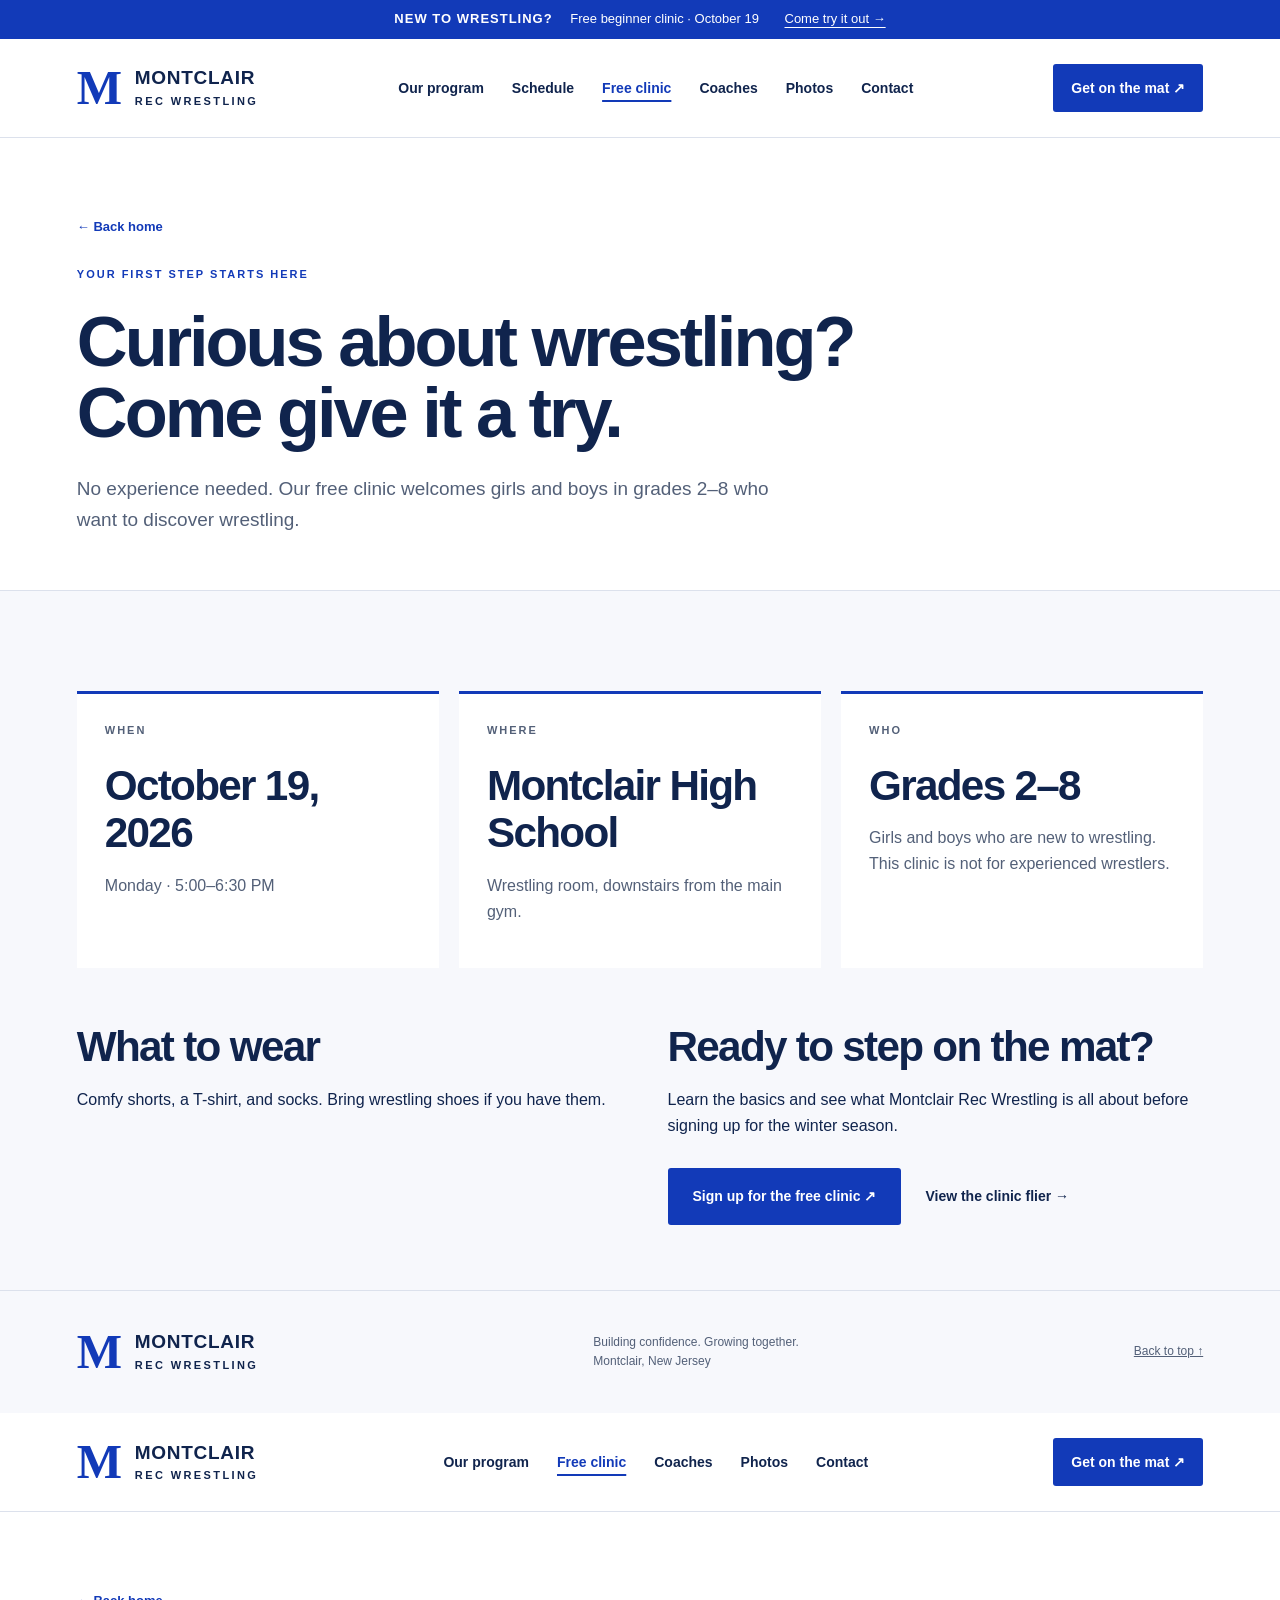
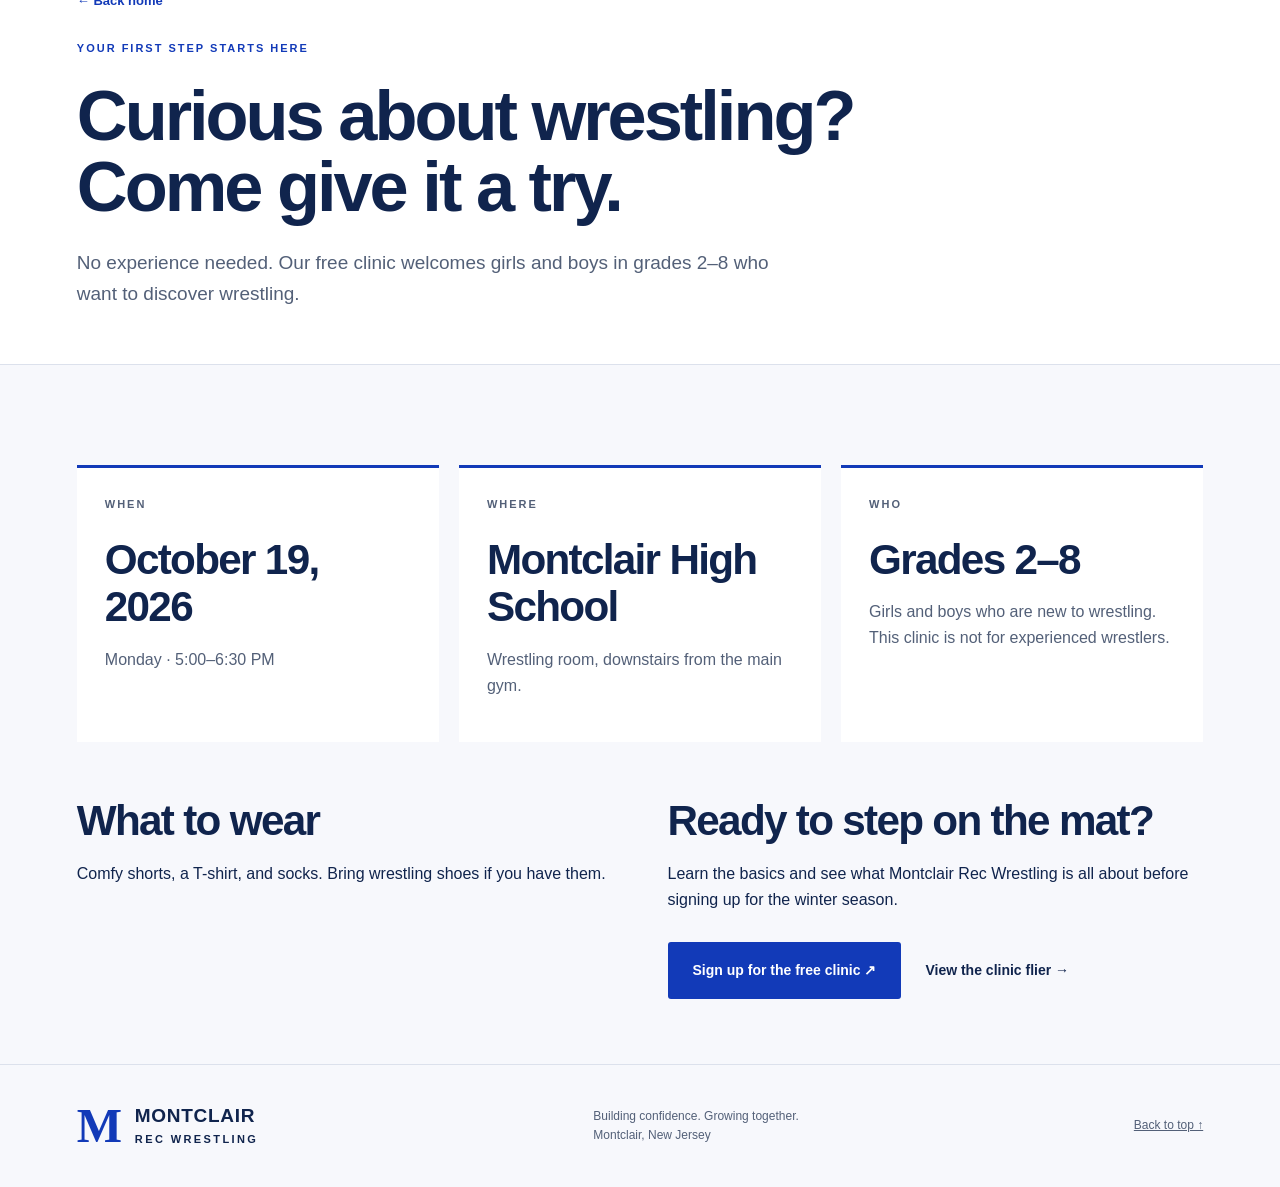
==== commit afd2d64b: "Merge branch 'main' into codex/create-new-pages-for-menu-links-and-update-coaches-946lpa" ====
--- a/clinic.html
+++ b/clinic.html
@@ -4,3 +4,6 @@
 <header><a class="brand" href="index.html" aria-label="Montclair Rec Wrestling home"><span class="mark">M</span><span>MONTCLAIR<small>REC WRESTLING</small></span></a><nav aria-label="Main navigation"><a href="program.html">Our program</a><a href="schedule.html">Schedule</a><a href="clinic.html" aria-current="page">Free clinic</a><a href="coaches.html">Coaches</a><a href="photos.html">Photos</a><a href="contact.html">Contact</a></nav><a class="button small" href="clinic.html">Get on the mat ↗</a></header>
 <main id="main" class="page-main"><section class="page-hero"><a class="back-link" href="index.html">← Back home</a><p class="eyebrow">YOUR FIRST STEP STARTS HERE</p><h1>Curious about wrestling?<br>Come give it a try.</h1><p class="intro">No experience needed. Our free clinic welcomes girls and boys in grades 2–8 who want to discover wrestling.</p></section><section class="content-section"><div class="info-cards"><article class="info-card"><p class="eyebrow">WHEN</p><h2>October 19, 2026</h2><p>Monday · 5:00–6:30 PM</p></article><article class="info-card"><p class="eyebrow">WHERE</p><h2>Montclair High School</h2><p>Wrestling room, downstairs from the main gym.</p></article><article class="info-card"><p class="eyebrow">WHO</p><h2>Grades 2–8</h2><p>Girls and boys who are new to wrestling. This clinic is not for experienced wrestlers.</p></article></div><div class="two-column" style="margin-top:55px"><div><h2>What to wear</h2><p>Comfy shorts, a T-shirt, and socks. Bring wrestling shoes if you have them.</p></div><div><h2>Ready to step on the mat?</h2><p>Learn the basics and see what Montclair Rec Wrestling is all about before signing up for the winter season.</p><div class="actions"><a class="button" href="https://tools.signupgenius.com/c/montclair-rec-wrestling-clinic" target="_blank" rel="noopener noreferrer">Sign up for the free clinic ↗</a><a class="text-link" href="Clinic%20Flier.jpg" target="_blank" rel="noopener">View the clinic flier →</a></div></div></div></section></main>
 <footer><a class="brand" href="index.html"><span class="mark">M</span><span>MONTCLAIR<small>REC WRESTLING</small></span></a><p>Building confidence. Growing together.<br>Montclair, New Jersey</p><a href="#main">Back to top ↑</a></footer></body></html>
+<header><a class="brand" href="index.html" aria-label="Montclair Rec Wrestling home"><span class="mark">M</span><span>MONTCLAIR<small>REC WRESTLING</small></span></a><nav aria-label="Main navigation"><a href="program.html">Our program</a><a href="clinic.html" aria-current="page">Free clinic</a><a href="coaches.html">Coaches</a><a href="photos.html">Photos</a><a href="contact.html">Contact</a></nav><a class="button small" href="clinic.html">Get on the mat ↗</a></header>
+<main id="main" class="page-main"><section class="page-hero"><a class="back-link" href="index.html">← Back home</a><p class="eyebrow">YOUR FIRST STEP STARTS HERE</p><h1>Curious about wrestling?<br>Come give it a try.</h1><p class="intro">No experience needed. Our free clinic welcomes girls and boys in grades 2–8 who want to discover wrestling.</p></section><section class="content-section"><div class="info-cards"><article class="info-card"><p class="eyebrow">WHEN</p><h2>October 19, 2026</h2><p>Monday · 5:00–6:30 PM</p></article><article class="info-card"><p class="eyebrow">WHERE</p><h2>Montclair High School</h2><p>Wrestling room, downstairs from the main gym.</p></article><article class="info-card"><p class="eyebrow">WHO</p><h2>Grades 2–8</h2><p>Girls and boys who are new to wrestling. This clinic is not for experienced wrestlers.</p></article></div><div class="two-column" style="margin-top:55px"><div><h2>What to wear</h2><p>Comfy shorts, a T-shirt, and socks. Bring wrestling shoes if you have them.</p></div><div><h2>Ready to step on the mat?</h2><p>Learn the basics and see what Montclair Rec Wrestling is all about before signing up for the winter season.</p><div class="actions"><a class="button" href="https://tools.signupgenius.com/c/montclair-rec-wrestling-clinic" target="_blank" rel="noopener noreferrer">Sign up for the free clinic ↗</a><a class="text-link" href="Clinic%20Flier.jpg" target="_blank" rel="noopener">View the clinic flier →</a></div></div></div></section></main>
+<footer><a class="brand" href="index.html"><span class="mark">M</span><span>MONTCLAIR<small>REC WRESTLING</small></span></a><p>Building confidence. Growing together.<br>Montclair, New Jersey</p><a href="#main">Back to top ↑</a></footer></body></html>
--- a/styles.css
+++ b/styles.css
@@ -12,7 +12,6 @@
 .content-section h2{margin-bottom:15px}
 .two-column{display:grid;grid-template-columns:1fr 1fr;gap:55px}
 .info-cards{display:grid;grid-template-columns:repeat(3,1fr);gap:20px;margin-top:35px}
-.schedule-cards{grid-template-columns:repeat(2,minmax(0,1fr));max-width:900px;margin-top:0}
 .info-card{background:#fff;border-top:3px solid var(--blue);padding:28px}
 .info-card h2,.info-card h3{margin-top:0}
 .info-card p{color:var(--muted)}
@@ -27,5 +26,5 @@
 .contact-panel{background:var(--blue);color:#fff;padding:45px;max-width:850px}
 .contact-panel .eyebrow{color:#c4d3ff}.contact-panel a:not(.button){color:#fff}
 .back-link{display:inline-block;margin-bottom:28px;font-size:13px;font-weight:700;text-decoration:none;color:var(--blue)}
-@media(max-width:800px){.info-cards,.schedule-cards{grid-template-columns:1fr}.page-gallery{grid-template-columns:repeat(2,1fr)}.two-column,.coach-list{grid-template-columns:1fr}.page-hero{padding-top:50px}.page-gallery img{height:220px}}
+@media(max-width:800px){.info-cards{grid-template-columns:1fr}.page-gallery{grid-template-columns:repeat(2,1fr)}.two-column,.coach-list{grid-template-columns:1fr}.page-hero{padding-top:50px}.page-gallery img{height:220px}}
 @media(max-width:500px){.page-gallery{grid-template-columns:1fr}.page-gallery img{height:280px}.contact-panel{padding:30px 22px}}
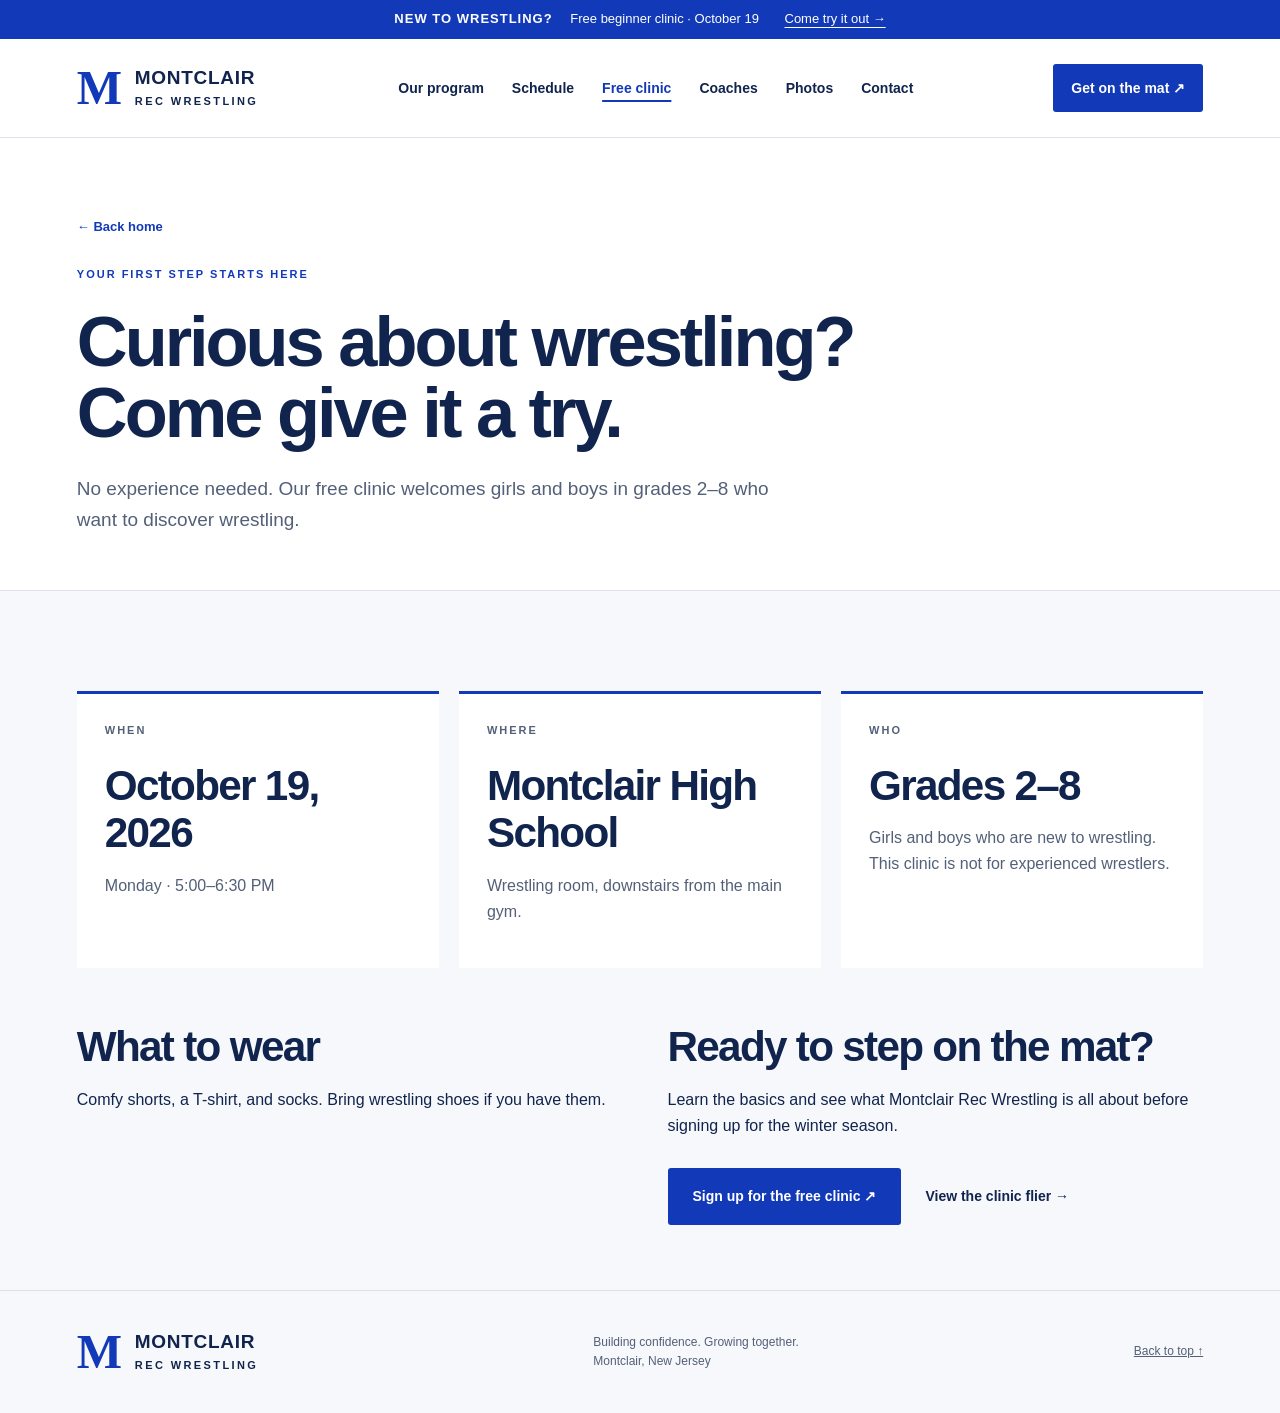
==== commit 678771e6: "Show Schedule link across site navigation" ====
--- a/clinic.html
+++ b/clinic.html
@@ -4,6 +4,3 @@
 <header><a class="brand" href="index.html" aria-label="Montclair Rec Wrestling home"><span class="mark">M</span><span>MONTCLAIR<small>REC WRESTLING</small></span></a><nav aria-label="Main navigation"><a href="program.html">Our program</a><a href="schedule.html">Schedule</a><a href="clinic.html" aria-current="page">Free clinic</a><a href="coaches.html">Coaches</a><a href="photos.html">Photos</a><a href="contact.html">Contact</a></nav><a class="button small" href="clinic.html">Get on the mat ↗</a></header>
 <main id="main" class="page-main"><section class="page-hero"><a class="back-link" href="index.html">← Back home</a><p class="eyebrow">YOUR FIRST STEP STARTS HERE</p><h1>Curious about wrestling?<br>Come give it a try.</h1><p class="intro">No experience needed. Our free clinic welcomes girls and boys in grades 2–8 who want to discover wrestling.</p></section><section class="content-section"><div class="info-cards"><article class="info-card"><p class="eyebrow">WHEN</p><h2>October 19, 2026</h2><p>Monday · 5:00–6:30 PM</p></article><article class="info-card"><p class="eyebrow">WHERE</p><h2>Montclair High School</h2><p>Wrestling room, downstairs from the main gym.</p></article><article class="info-card"><p class="eyebrow">WHO</p><h2>Grades 2–8</h2><p>Girls and boys who are new to wrestling. This clinic is not for experienced wrestlers.</p></article></div><div class="two-column" style="margin-top:55px"><div><h2>What to wear</h2><p>Comfy shorts, a T-shirt, and socks. Bring wrestling shoes if you have them.</p></div><div><h2>Ready to step on the mat?</h2><p>Learn the basics and see what Montclair Rec Wrestling is all about before signing up for the winter season.</p><div class="actions"><a class="button" href="https://tools.signupgenius.com/c/montclair-rec-wrestling-clinic" target="_blank" rel="noopener noreferrer">Sign up for the free clinic ↗</a><a class="text-link" href="Clinic%20Flier.jpg" target="_blank" rel="noopener">View the clinic flier →</a></div></div></div></section></main>
 <footer><a class="brand" href="index.html"><span class="mark">M</span><span>MONTCLAIR<small>REC WRESTLING</small></span></a><p>Building confidence. Growing together.<br>Montclair, New Jersey</p><a href="#main">Back to top ↑</a></footer></body></html>
-<header><a class="brand" href="index.html" aria-label="Montclair Rec Wrestling home"><span class="mark">M</span><span>MONTCLAIR<small>REC WRESTLING</small></span></a><nav aria-label="Main navigation"><a href="program.html">Our program</a><a href="clinic.html" aria-current="page">Free clinic</a><a href="coaches.html">Coaches</a><a href="photos.html">Photos</a><a href="contact.html">Contact</a></nav><a class="button small" href="clinic.html">Get on the mat ↗</a></header>
-<main id="main" class="page-main"><section class="page-hero"><a class="back-link" href="index.html">← Back home</a><p class="eyebrow">YOUR FIRST STEP STARTS HERE</p><h1>Curious about wrestling?<br>Come give it a try.</h1><p class="intro">No experience needed. Our free clinic welcomes girls and boys in grades 2–8 who want to discover wrestling.</p></section><section class="content-section"><div class="info-cards"><article class="info-card"><p class="eyebrow">WHEN</p><h2>October 19, 2026</h2><p>Monday · 5:00–6:30 PM</p></article><article class="info-card"><p class="eyebrow">WHERE</p><h2>Montclair High School</h2><p>Wrestling room, downstairs from the main gym.</p></article><article class="info-card"><p class="eyebrow">WHO</p><h2>Grades 2–8</h2><p>Girls and boys who are new to wrestling. This clinic is not for experienced wrestlers.</p></article></div><div class="two-column" style="margin-top:55px"><div><h2>What to wear</h2><p>Comfy shorts, a T-shirt, and socks. Bring wrestling shoes if you have them.</p></div><div><h2>Ready to step on the mat?</h2><p>Learn the basics and see what Montclair Rec Wrestling is all about before signing up for the winter season.</p><div class="actions"><a class="button" href="https://tools.signupgenius.com/c/montclair-rec-wrestling-clinic" target="_blank" rel="noopener noreferrer">Sign up for the free clinic ↗</a><a class="text-link" href="Clinic%20Flier.jpg" target="_blank" rel="noopener">View the clinic flier →</a></div></div></div></section></main>
-<footer><a class="brand" href="index.html"><span class="mark">M</span><span>MONTCLAIR<small>REC WRESTLING</small></span></a><p>Building confidence. Growing together.<br>Montclair, New Jersey</p><a href="#main">Back to top ↑</a></footer></body></html>
